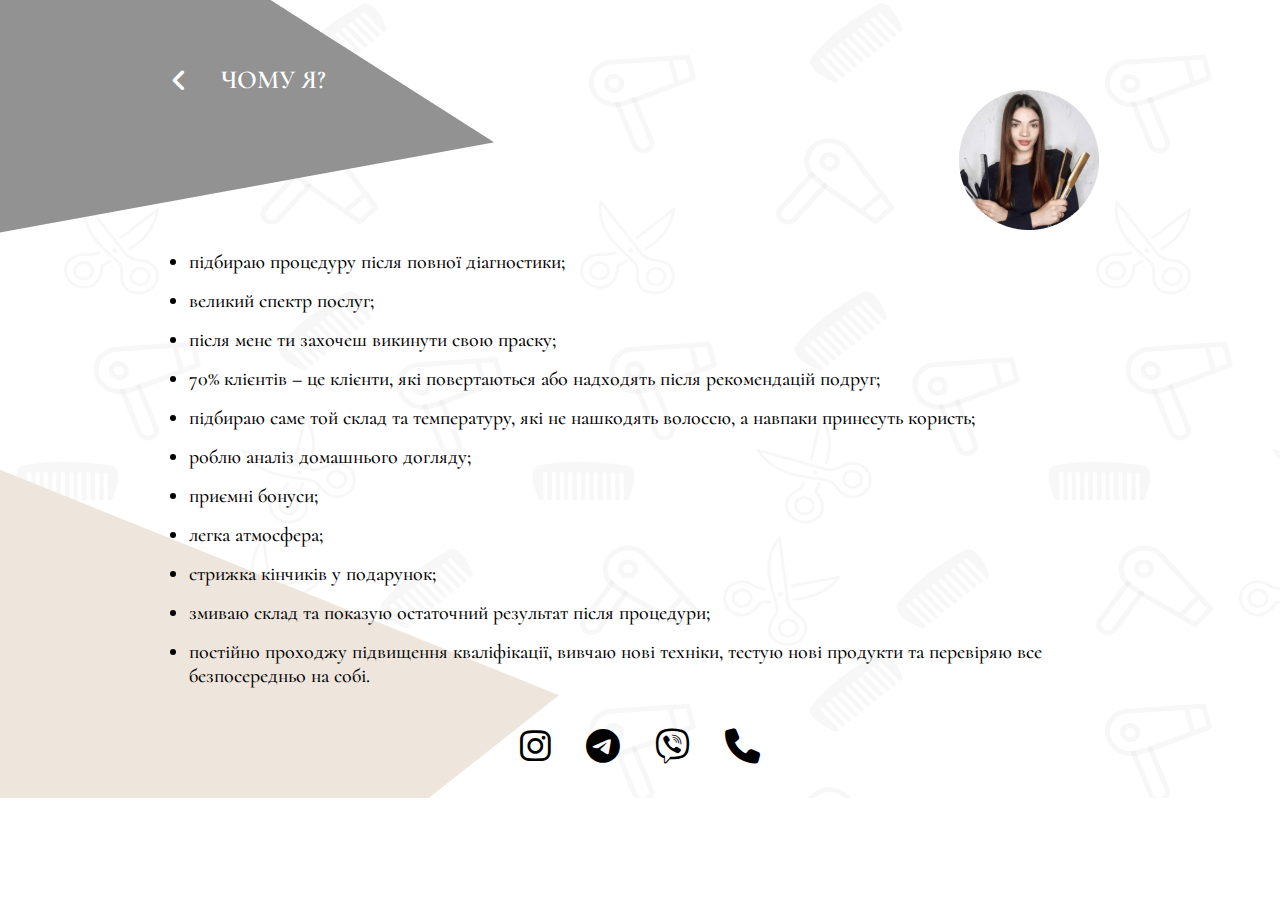
==== about.html @ e5f0e9c6 "Add files via upload" ====
<!DOCTYPE html>
<html lang="ru">
<head>
    <meta charset="UTF-8">
    <meta name="viewport" content="width=device-width, initial-scale=1.0">
    <meta name="description" content="Здраствуйте! Это сайт визитка мастера реконструкции волос Екатерины Ильченко. На нём вы можете найти описание цен на предоставляемых мною услуг и фото выполненных работ">
    <link rel="icon" href="icon.ico">  
    <link rel="stylesheet" href="css/brands.css">
    <link rel="stylesheet" href="css/all.css">
    <link rel="preconnect" href="https://fonts.googleapis.com">
    <link rel="preconnect" href="https://fonts.gstatic.com" crossorigin>
    <link href="https://fonts.googleapis.com/css2?family=Caveat&family=Cormorant:wght@500&display=swap" rel="stylesheet">

    <link rel="stylesheet" href="css/style.css">
    <title>Екатерина Ильченко - Мастер реконструкции волос</title>
</head>
<body >
    <div class="aboutPage">
         <div class='container aboutPageContainer'>
                <div class="about_titleCont" >
                    <a href="index.html" class="title about_title"><span ><i class="fa-solid fa-angle-left "></i></span><span>Чому Я?</span></a>            
                </div>

                <figure>
                    <img src="img/about/aboutLogo.png" alt="Фотография Екатерины Ильченко" class="aboutLogoImg">
                    <figcaption>
                        <ul class="aboutCont">
                            <li class="aboutList">Підбираю процедуру після повної діагностики;</li>
                            <li class="aboutList">Великий спектр послуг;</li>
                            <li class="aboutList">після мене ти захочеш викинути свою праску;</li>
                            <li class="aboutList">70% клієнтів – це клієнти, які повертаються або надходять після рекомендацій подруг;</li>
                            <li class="aboutList">підбираю саме той склад та температуру, які не нашкодять волоссю, а навпаки принесуть користь;</li>
                            <li class="aboutList">Роблю аналіз домашнього догляду;</li>
                            <li class="aboutList">приємні бонуси;</li>
                            <li class="aboutList">Легка атмосфера;</li>
                            <li class="aboutList">стрижка кінчиків у подарунок;</li>
                            <li class="aboutList">змиваю склад та показую остаточний результат після процедури;</li>
                            <li class="aboutList">постійно проходжу підвищення кваліфікації, вивчаю нові техніки, тестую нові продукти та перевіряю все безпосередньо на собі.</li>
                        </ul>
                    </figcaption>
                </figure>

                <footer class="footer">
                    <ul class="contact">
                      <li><a href="https://www.instagram.com/ideal.hair_/"><i class="fa-brands fa-instagram instagram"></i></a></li>
                      <li><a href="https://t.me/idealhaair"><i class="fa-brands fa-telegram telegram"></i></a></li>
                      <li><a href="viber://chat?number=%2B380665272340"><i class="fa-brands fa-viber viber"></i></a></li>
                      <li><a href="tel:+380665272340"><i class="fa-solid fa-phone phone"></i></a></li>
                    </ul>
                </footer>
            </div>
        

    </div>


    <script src="js/script.js"></script>
</body>
</html>
---- css/brands.css ----
/*!
 * Font Awesome Free 6.2.1 by @fontawesome - https://fontawesome.com
 * License - https://fontawesome.com/license/free (Icons: CC BY 4.0, Fonts: SIL OFL 1.1, Code: MIT License)
 * Copyright 2022 Fonticons, Inc.
 */
:root, :host {
  --fa-style-family-brands: 'Font Awesome 6 Brands';
  --fa-font-brands: normal 400 1em/1 'Font Awesome 6 Brands'; }

@font-face {
  font-family: 'Font Awesome 6 Brands';
  font-style: normal;
  font-weight: 400;
  font-display: block;
  src: url("../webfonts/fa-brands-400.woff2") format("woff2"), url("../webfonts/fa-brands-400.ttf") format("truetype"); }

.fab,
.fa-brands {
  font-weight: 400; }

.fa-monero:before {
  content: "\f3d0"; }

.fa-hooli:before {
  content: "\f427"; }

.fa-yelp:before {
  content: "\f1e9"; }

.fa-cc-visa:before {
  content: "\f1f0"; }

.fa-lastfm:before {
  content: "\f202"; }

.fa-shopware:before {
  content: "\f5b5"; }

.fa-creative-commons-nc:before {
  content: "\f4e8"; }

.fa-aws:before {
  content: "\f375"; }

.fa-redhat:before {
  content: "\f7bc"; }

.fa-yoast:before {
  content: "\f2b1"; }

.fa-cloudflare:before {
  content: "\e07d"; }

.fa-ups:before {
  content: "\f7e0"; }

.fa-wpexplorer:before {
  content: "\f2de"; }

.fa-dyalog:before {
  content: "\f399"; }

.fa-bity:before {
  content: "\f37a"; }

.fa-stackpath:before {
  content: "\f842"; }

.fa-buysellads:before {
  content: "\f20d"; }

.fa-first-order:before {
  content: "\f2b0"; }

.fa-modx:before {
  content: "\f285"; }

.fa-guilded:before {
  content: "\e07e"; }

.fa-vnv:before {
  content: "\f40b"; }

.fa-square-js:before {
  content: "\f3b9"; }

.fa-js-square:before {
  content: "\f3b9"; }

.fa-microsoft:before {
  content: "\f3ca"; }

.fa-qq:before {
  content: "\f1d6"; }

.fa-orcid:before {
  content: "\f8d2"; }

.fa-java:before {
  content: "\f4e4"; }

.fa-invision:before {
  content: "\f7b0"; }

.fa-creative-commons-pd-alt:before {
  content: "\f4ed"; }

.fa-centercode:before {
  content: "\f380"; }

.fa-glide-g:before {
  content: "\f2a6"; }

.fa-drupal:before {
  content: "\f1a9"; }

.fa-hire-a-helper:before {
  content: "\f3b0"; }

.fa-creative-commons-by:before {
  content: "\f4e7"; }

.fa-unity:before {
  content: "\e049"; }

.fa-whmcs:before {
  content: "\f40d"; }

.fa-rocketchat:before {
  content: "\f3e8"; }

.fa-vk:before {
  content: "\f189"; }

.fa-untappd:before {
  content: "\f405"; }

.fa-mailchimp:before {
  content: "\f59e"; }

.fa-css3-alt:before {
  content: "\f38b"; }

.fa-square-reddit:before {
  content: "\f1a2"; }

.fa-reddit-square:before {
  content: "\f1a2"; }

.fa-vimeo-v:before {
  content: "\f27d"; }

.fa-contao:before {
  content: "\f26d"; }

.fa-square-font-awesome:before {
  content: "\e5ad"; }

.fa-deskpro:before {
  content: "\f38f"; }

.fa-sistrix:before {
  content: "\f3ee"; }

.fa-square-instagram:before {
  content: "\e055"; }

.fa-instagram-square:before {
  content: "\e055"; }

.fa-battle-net:before {
  content: "\f835"; }

.fa-the-red-yeti:before {
  content: "\f69d"; }

.fa-square-hacker-news:before {
  content: "\f3af"; }

.fa-hacker-news-square:before {
  content: "\f3af"; }

.fa-edge:before {
  content: "\f282"; }

.fa-napster:before {
  content: "\f3d2"; }

.fa-square-snapchat:before {
  content: "\f2ad"; }

.fa-snapchat-square:before {
  content: "\f2ad"; }

.fa-google-plus-g:before {
  content: "\f0d5"; }

.fa-artstation:before {
  content: "\f77a"; }

.fa-markdown:before {
  content: "\f60f"; }

.fa-sourcetree:before {
  content: "\f7d3"; }

.fa-google-plus:before {
  content: "\f2b3"; }

.fa-diaspora:before {
  content: "\f791"; }

.fa-foursquare:before {
  content: "\f180"; }

.fa-stack-overflow:before {
  content: "\f16c"; }

.fa-github-alt:before {
  content: "\f113"; }

.fa-phoenix-squadron:before {
  content: "\f511"; }

.fa-pagelines:before {
  content: "\f18c"; }

.fa-algolia:before {
  content: "\f36c"; }

.fa-red-river:before {
  content: "\f3e3"; }

.fa-creative-commons-sa:before {
  content: "\f4ef"; }

.fa-safari:before {
  content: "\f267"; }

.fa-google:before {
  content: "\f1a0"; }

.fa-square-font-awesome-stroke:before {
  content: "\f35c"; }

.fa-font-awesome-alt:before {
  content: "\f35c"; }

.fa-atlassian:before {
  content: "\f77b"; }

.fa-linkedin-in:before {
  content: "\f0e1"; }

.fa-digital-ocean:before {
  content: "\f391"; }

.fa-nimblr:before {
  content: "\f5a8"; }

.fa-chromecast:before {
  content: "\f838"; }

.fa-evernote:before {
  content: "\f839"; }

.fa-hacker-news:before {
  content: "\f1d4"; }

.fa-creative-commons-sampling:before {
  content: "\f4f0"; }

.fa-adversal:before {
  content: "\f36a"; }

.fa-creative-commons:before {
  content: "\f25e"; }

.fa-watchman-monitoring:before {
  content: "\e087"; }

.fa-fonticons:before {
  content: "\f280"; }

.fa-weixin:before {
  content: "\f1d7"; }

.fa-shirtsinbulk:before {
  content: "\f214"; }

.fa-codepen:before {
  content: "\f1cb"; }

.fa-git-alt:before {
  content: "\f841"; }

.fa-lyft:before {
  content: "\f3c3"; }

.fa-rev:before {
  content: "\f5b2"; }

.fa-windows:before {
  content: "\f17a"; }

.fa-wizards-of-the-coast:before {
  content: "\f730"; }

.fa-square-viadeo:before {
  content: "\f2aa"; }

.fa-viadeo-square:before {
  content: "\f2aa"; }

.fa-meetup:before {
  content: "\f2e0"; }

.fa-centos:before {
  content: "\f789"; }

.fa-adn:before {
  content: "\f170"; }

.fa-cloudsmith:before {
  content: "\f384"; }

.fa-pied-piper-alt:before {
  content: "\f1a8"; }

.fa-square-dribbble:before {
  content: "\f397"; }

.fa-dribbble-square:before {
  content: "\f397"; }

.fa-codiepie:before {
  content: "\f284"; }

.fa-node:before {
  content: "\f419"; }

.fa-mix:before {
  content: "\f3cb"; }

.fa-steam:before {
  content: "\f1b6"; }

.fa-cc-apple-pay:before {
  content: "\f416"; }

.fa-scribd:before {
  content: "\f28a"; }

.fa-openid:before {
  content: "\f19b"; }

.fa-instalod:before {
  content: "\e081"; }

.fa-expeditedssl:before {
  content: "\f23e"; }

.fa-sellcast:before {
  content: "\f2da"; }

.fa-square-twitter:before {
  content: "\f081"; }

.fa-twitter-square:before {
  content: "\f081"; }

.fa-r-project:before {
  content: "\f4f7"; }

.fa-delicious:before {
  content: "\f1a5"; }

.fa-freebsd:before {
  content: "\f3a4"; }

.fa-vuejs:before {
  content: "\f41f"; }

.fa-accusoft:before {
  content: "\f369"; }

.fa-ioxhost:before {
  content: "\f208"; }

.fa-fonticons-fi:before {
  content: "\f3a2"; }

.fa-app-store:before {
  content: "\f36f"; }

.fa-cc-mastercard:before {
  content: "\f1f1"; }

.fa-itunes-note:before {
  content: "\f3b5"; }

.fa-golang:before {
  content: "\e40f"; }

.fa-kickstarter:before {
  content: "\f3bb"; }

.fa-grav:before {
  content: "\f2d6"; }

.fa-weibo:before {
  content: "\f18a"; }

.fa-uncharted:before {
  content: "\e084"; }

.fa-firstdraft:before {
  content: "\f3a1"; }

.fa-square-youtube:before {
  content: "\f431"; }

.fa-youtube-square:before {
  content: "\f431"; }

.fa-wikipedia-w:before {
  content: "\f266"; }

.fa-wpressr:before {
  content: "\f3e4"; }

.fa-rendact:before {
  content: "\f3e4"; }

.fa-angellist:before {
  content: "\f209"; }

.fa-galactic-republic:before {
  content: "\f50c"; }

.fa-nfc-directional:before {
  content: "\e530"; }

.fa-skype:before {
  content: "\f17e"; }

.fa-joget:before {
  content: "\f3b7"; }

.fa-fedora:before {
  content: "\f798"; }

.fa-stripe-s:before {
  content: "\f42a"; }

.fa-meta:before {
  content: "\e49b"; }

.fa-laravel:before {
  content: "\f3bd"; }

.fa-hotjar:before {
  content: "\f3b1"; }

.fa-bluetooth-b:before {
  content: "\f294"; }

.fa-sticker-mule:before {
  content: "\f3f7"; }

.fa-creative-commons-zero:before {
  content: "\f4f3"; }

.fa-hips:before {
  content: "\f452"; }

.fa-behance:before {
  content: "\f1b4"; }

.fa-reddit:before {
  content: "\f1a1"; }

.fa-discord:before {
  content: "\f392"; }

.fa-chrome:before {
  content: "\f268"; }

.fa-app-store-ios:before {
  content: "\f370"; }

.fa-cc-discover:before {
  content: "\f1f2"; }

.fa-wpbeginner:before {
  content: "\f297"; }

.fa-confluence:before {
  content: "\f78d"; }

.fa-mdb:before {
  content: "\f8ca"; }

.fa-dochub:before {
  content: "\f394"; }

.fa-accessible-icon:before {
  content: "\f368"; }

.fa-ebay:before {
  content: "\f4f4"; }

.fa-amazon:before {
  content: "\f270"; }

.fa-unsplash:before {
  content: "\e07c"; }

.fa-yarn:before {
  content: "\f7e3"; }

.fa-square-steam:before {
  content: "\f1b7"; }

.fa-steam-square:before {
  content: "\f1b7"; }

.fa-500px:before {
  content: "\f26e"; }

.fa-square-vimeo:before {
  content: "\f194"; }

.fa-vimeo-square:before {
  content: "\f194"; }

.fa-asymmetrik:before {
  content: "\f372"; }

.fa-font-awesome:before {
  content: "\f2b4"; }

.fa-font-awesome-flag:before {
  content: "\f2b4"; }

.fa-font-awesome-logo-full:before {
  content: "\f2b4"; }

.fa-gratipay:before {
  content: "\f184"; }

.fa-apple:before {
  content: "\f179"; }

.fa-hive:before {
  content: "\e07f"; }

.fa-gitkraken:before {
  content: "\f3a6"; }

.fa-keybase:before {
  content: "\f4f5"; }

.fa-apple-pay:before {
  content: "\f415"; }

.fa-padlet:before {
  content: "\e4a0"; }

.fa-amazon-pay:before {
  content: "\f42c"; }

.fa-square-github:before {
  content: "\f092"; }

.fa-github-square:before {
  content: "\f092"; }

.fa-stumbleupon:before {
  content: "\f1a4"; }

.fa-fedex:before {
  content: "\f797"; }

.fa-phoenix-framework:before {
  content: "\f3dc"; }

.fa-shopify:before {
  content: "\e057"; }

.fa-neos:before {
  content: "\f612"; }

.fa-hackerrank:before {
  content: "\f5f7"; }

.fa-researchgate:before {
  content: "\f4f8"; }

.fa-swift:before {
  content: "\f8e1"; }

.fa-angular:before {
  content: "\f420"; }

.fa-speakap:before {
  content: "\f3f3"; }

.fa-angrycreative:before {
  content: "\f36e"; }

.fa-y-combinator:before {
  content: "\f23b"; }

.fa-empire:before {
  content: "\f1d1"; }

.fa-envira:before {
  content: "\f299"; }

.fa-square-gitlab:before {
  content: "\e5ae"; }

.fa-gitlab-square:before {
  content: "\e5ae"; }

.fa-studiovinari:before {
  content: "\f3f8"; }

.fa-pied-piper:before {
  content: "\f2ae"; }

.fa-wordpress:before {
  content: "\f19a"; }

.fa-product-hunt:before {
  content: "\f288"; }

.fa-firefox:before {
  content: "\f269"; }

.fa-linode:before {
  content: "\f2b8"; }

.fa-goodreads:before {
  content: "\f3a8"; }

.fa-square-odnoklassniki:before {
  content: "\f264"; }

.fa-odnoklassniki-square:before {
  content: "\f264"; }

.fa-jsfiddle:before {
  content: "\f1cc"; }

.fa-sith:before {
  content: "\f512"; }

.fa-themeisle:before {
  content: "\f2b2"; }

.fa-page4:before {
  content: "\f3d7"; }

.fa-hashnode:before {
  content: "\e499"; }

.fa-react:before {
  content: "\f41b"; }

.fa-cc-paypal:before {
  content: "\f1f4"; }

.fa-squarespace:before {
  content: "\f5be"; }

.fa-cc-stripe:before {
  content: "\f1f5"; }

.fa-creative-commons-share:before {
  content: "\f4f2"; }

.fa-bitcoin:before {
  content: "\f379"; }

.fa-keycdn:before {
  content: "\f3ba"; }

.fa-opera:before {
  content: "\f26a"; }

.fa-itch-io:before {
  content: "\f83a"; }

.fa-umbraco:before {
  content: "\f8e8"; }

.fa-galactic-senate:before {
  content: "\f50d"; }

.fa-ubuntu:before {
  content: "\f7df"; }

.fa-draft2digital:before {
  content: "\f396"; }

.fa-stripe:before {
  content: "\f429"; }

.fa-houzz:before {
  content: "\f27c"; }

.fa-gg:before {
  content: "\f260"; }

.fa-dhl:before {
  content: "\f790"; }

.fa-square-pinterest:before {
  content: "\f0d3"; }

.fa-pinterest-square:before {
  content: "\f0d3"; }

.fa-xing:before {
  content: "\f168"; }

.fa-blackberry:before {
  content: "\f37b"; }

.fa-creative-commons-pd:before {
  content: "\f4ec"; }

.fa-playstation:before {
  content: "\f3df"; }

.fa-quinscape:before {
  content: "\f459"; }

.fa-less:before {
  content: "\f41d"; }

.fa-blogger-b:before {
  content: "\f37d"; }

.fa-opencart:before {
  content: "\f23d"; }

.fa-vine:before {
  content: "\f1ca"; }

.fa-paypal:before {
  content: "\f1ed"; }

.fa-gitlab:before {
  content: "\f296"; }

.fa-typo3:before {
  content: "\f42b"; }

.fa-reddit-alien:before {
  content: "\f281"; }

.fa-yahoo:before {
  content: "\f19e"; }

.fa-dailymotion:before {
  content: "\e052"; }

.fa-affiliatetheme:before {
  content: "\f36b"; }

.fa-pied-piper-pp:before {
  content: "\f1a7"; }

.fa-bootstrap:before {
  content: "\f836"; }

.fa-odnoklassniki:before {
  content: "\f263"; }

.fa-nfc-symbol:before {
  content: "\e531"; }

.fa-ethereum:before {
  content: "\f42e"; }

.fa-speaker-deck:before {
  content: "\f83c"; }

.fa-creative-commons-nc-eu:before {
  content: "\f4e9"; }

.fa-patreon:before {
  content: "\f3d9"; }

.fa-avianex:before {
  content: "\f374"; }

.fa-ello:before {
  content: "\f5f1"; }

.fa-gofore:before {
  content: "\f3a7"; }

.fa-bimobject:before {
  content: "\f378"; }

.fa-facebook-f:before {
  content: "\f39e"; }

.fa-square-google-plus:before {
  content: "\f0d4"; }

.fa-google-plus-square:before {
  content: "\f0d4"; }

.fa-mandalorian:before {
  content: "\f50f"; }

.fa-first-order-alt:before {
  content: "\f50a"; }

.fa-osi:before {
  content: "\f41a"; }

.fa-google-wallet:before {
  content: "\f1ee"; }

.fa-d-and-d-beyond:before {
  content: "\f6ca"; }

.fa-periscope:before {
  content: "\f3da"; }

.fa-fulcrum:before {
  content: "\f50b"; }

.fa-cloudscale:before {
  content: "\f383"; }

.fa-forumbee:before {
  content: "\f211"; }

.fa-mizuni:before {
  content: "\f3cc"; }

.fa-schlix:before {
  content: "\f3ea"; }

.fa-square-xing:before {
  content: "\f169"; }

.fa-xing-square:before {
  content: "\f169"; }

.fa-bandcamp:before {
  content: "\f2d5"; }

.fa-wpforms:before {
  content: "\f298"; }

.fa-cloudversify:before {
  content: "\f385"; }

.fa-usps:before {
  content: "\f7e1"; }

.fa-megaport:before {
  content: "\f5a3"; }

.fa-magento:before {
  content: "\f3c4"; }

.fa-spotify:before {
  content: "\f1bc"; }

.fa-optin-monster:before {
  content: "\f23c"; }

.fa-fly:before {
  content: "\f417"; }

.fa-aviato:before {
  content: "\f421"; }

.fa-itunes:before {
  content: "\f3b4"; }

.fa-cuttlefish:before {
  content: "\f38c"; }

.fa-blogger:before {
  content: "\f37c"; }

.fa-flickr:before {
  content: "\f16e"; }

.fa-viber:before {
  content: "\f409"; }

.fa-soundcloud:before {
  content: "\f1be"; }

.fa-digg:before {
  content: "\f1a6"; }

.fa-tencent-weibo:before {
  content: "\f1d5"; }

.fa-symfony:before {
  content: "\f83d"; }

.fa-maxcdn:before {
  content: "\f136"; }

.fa-etsy:before {
  content: "\f2d7"; }

.fa-facebook-messenger:before {
  content: "\f39f"; }

.fa-audible:before {
  content: "\f373"; }

.fa-think-peaks:before {
  content: "\f731"; }

.fa-bilibili:before {
  content: "\e3d9"; }

.fa-erlang:before {
  content: "\f39d"; }

.fa-cotton-bureau:before {
  content: "\f89e"; }

.fa-dashcube:before {
  content: "\f210"; }

.fa-42-group:before {
  content: "\e080"; }

.fa-innosoft:before {
  content: "\e080"; }

.fa-stack-exchange:before {
  content: "\f18d"; }

.fa-elementor:before {
  content: "\f430"; }

.fa-square-pied-piper:before {
  content: "\e01e"; }

.fa-pied-piper-square:before {
  content: "\e01e"; }

.fa-creative-commons-nd:before {
  content: "\f4eb"; }

.fa-palfed:before {
  content: "\f3d8"; }

.fa-superpowers:before {
  content: "\f2dd"; }

.fa-resolving:before {
  content: "\f3e7"; }

.fa-xbox:before {
  content: "\f412"; }

.fa-searchengin:before {
  content: "\f3eb"; }

.fa-tiktok:before {
  content: "\e07b"; }

.fa-square-facebook:before {
  content: "\f082"; }

.fa-facebook-square:before {
  content: "\f082"; }

.fa-renren:before {
  content: "\f18b"; }

.fa-linux:before {
  content: "\f17c"; }

.fa-glide:before {
  content: "\f2a5"; }

.fa-linkedin:before {
  content: "\f08c"; }

.fa-hubspot:before {
  content: "\f3b2"; }

.fa-deploydog:before {
  content: "\f38e"; }

.fa-twitch:before {
  content: "\f1e8"; }

.fa-ravelry:before {
  content: "\f2d9"; }

.fa-mixer:before {
  content: "\e056"; }

.fa-square-lastfm:before {
  content: "\f203"; }

.fa-lastfm-square:before {
  content: "\f203"; }

.fa-vimeo:before {
  content: "\f40a"; }

.fa-mendeley:before {
  content: "\f7b3"; }

.fa-uniregistry:before {
  content: "\f404"; }

.fa-figma:before {
  content: "\f799"; }

.fa-creative-commons-remix:before {
  content: "\f4ee"; }

.fa-cc-amazon-pay:before {
  content: "\f42d"; }

.fa-dropbox:before {
  content: "\f16b"; }

.fa-instagram:before {
  content: "\f16d"; }

.fa-cmplid:before {
  content: "\e360"; }

.fa-facebook:before {
  content: "\f09a"; }

.fa-gripfire:before {
  content: "\f3ac"; }

.fa-jedi-order:before {
  content: "\f50e"; }

.fa-uikit:before {
  content: "\f403"; }

.fa-fort-awesome-alt:before {
  content: "\f3a3"; }

.fa-phabricator:before {
  content: "\f3db"; }

.fa-ussunnah:before {
  content: "\f407"; }

.fa-earlybirds:before {
  content: "\f39a"; }

.fa-trade-federation:before {
  content: "\f513"; }

.fa-autoprefixer:before {
  content: "\f41c"; }

.fa-whatsapp:before {
  content: "\f232"; }

.fa-slideshare:before {
  content: "\f1e7"; }

.fa-google-play:before {
  content: "\f3ab"; }

.fa-viadeo:before {
  content: "\f2a9"; }

.fa-line:before {
  content: "\f3c0"; }

.fa-google-drive:before {
  content: "\f3aa"; }

.fa-servicestack:before {
  content: "\f3ec"; }

.fa-simplybuilt:before {
  content: "\f215"; }

.fa-bitbucket:before {
  content: "\f171"; }

.fa-imdb:before {
  content: "\f2d8"; }

.fa-deezer:before {
  content: "\e077"; }

.fa-raspberry-pi:before {
  content: "\f7bb"; }

.fa-jira:before {
  content: "\f7b1"; }

.fa-docker:before {
  content: "\f395"; }

.fa-screenpal:before {
  content: "\e570"; }

.fa-bluetooth:before {
  content: "\f293"; }

.fa-gitter:before {
  content: "\f426"; }

.fa-d-and-d:before {
  content: "\f38d"; }

.fa-microblog:before {
  content: "\e01a"; }

.fa-cc-diners-club:before {
  content: "\f24c"; }

.fa-gg-circle:before {
  content: "\f261"; }

.fa-pied-piper-hat:before {
  content: "\f4e5"; }

.fa-kickstarter-k:before {
  content: "\f3bc"; }

.fa-yandex:before {
  content: "\f413"; }

.fa-readme:before {
  content: "\f4d5"; }

.fa-html5:before {
  content: "\f13b"; }

.fa-sellsy:before {
  content: "\f213"; }

.fa-sass:before {
  content: "\f41e"; }

.fa-wirsindhandwerk:before {
  content: "\e2d0"; }

.fa-wsh:before {
  content: "\e2d0"; }

.fa-buromobelexperte:before {
  content: "\f37f"; }

.fa-salesforce:before {
  content: "\f83b"; }

.fa-octopus-deploy:before {
  content: "\e082"; }

.fa-medapps:before {
  content: "\f3c6"; }

.fa-ns8:before {
  content: "\f3d5"; }

.fa-pinterest-p:before {
  content: "\f231"; }

.fa-apper:before {
  content: "\f371"; }

.fa-fort-awesome:before {
  content: "\f286"; }

.fa-waze:before {
  content: "\f83f"; }

.fa-cc-jcb:before {
  content: "\f24b"; }

.fa-snapchat:before {
  content: "\f2ab"; }

.fa-snapchat-ghost:before {
  content: "\f2ab"; }

.fa-fantasy-flight-games:before {
  content: "\f6dc"; }

.fa-rust:before {
  content: "\e07a"; }

.fa-wix:before {
  content: "\f5cf"; }

.fa-square-behance:before {
  content: "\f1b5"; }

.fa-behance-square:before {
  content: "\f1b5"; }

.fa-supple:before {
  content: "\f3f9"; }

.fa-rebel:before {
  content: "\f1d0"; }

.fa-css3:before {
  content: "\f13c"; }

.fa-staylinked:before {
  content: "\f3f5"; }

.fa-kaggle:before {
  content: "\f5fa"; }

.fa-space-awesome:before {
  content: "\e5ac"; }

.fa-deviantart:before {
  content: "\f1bd"; }

.fa-cpanel:before {
  content: "\f388"; }

.fa-goodreads-g:before {
  content: "\f3a9"; }

.fa-square-git:before {
  content: "\f1d2"; }

.fa-git-square:before {
  content: "\f1d2"; }

.fa-square-tumblr:before {
  content: "\f174"; }

.fa-tumblr-square:before {
  content: "\f174"; }

.fa-trello:before {
  content: "\f181"; }

.fa-creative-commons-nc-jp:before {
  content: "\f4ea"; }

.fa-get-pocket:before {
  content: "\f265"; }

.fa-perbyte:before {
  content: "\e083"; }

.fa-grunt:before {
  content: "\f3ad"; }

.fa-weebly:before {
  content: "\f5cc"; }

.fa-connectdevelop:before {
  content: "\f20e"; }

.fa-leanpub:before {
  content: "\f212"; }

.fa-black-tie:before {
  content: "\f27e"; }

.fa-themeco:before {
  content: "\f5c6"; }

.fa-python:before {
  content: "\f3e2"; }

.fa-android:before {
  content: "\f17b"; }

.fa-bots:before {
  content: "\e340"; }

.fa-free-code-camp:before {
  content: "\f2c5"; }

.fa-hornbill:before {
  content: "\f592"; }

.fa-js:before {
  content: "\f3b8"; }

.fa-ideal:before {
  content: "\e013"; }

.fa-git:before {
  content: "\f1d3"; }

.fa-dev:before {
  content: "\f6cc"; }

.fa-sketch:before {
  content: "\f7c6"; }

.fa-yandex-international:before {
  content: "\f414"; }

.fa-cc-amex:before {
  content: "\f1f3"; }

.fa-uber:before {
  content: "\f402"; }

.fa-github:before {
  content: "\f09b"; }

.fa-php:before {
  content: "\f457"; }

.fa-alipay:before {
  content: "\f642"; }

.fa-youtube:before {
  content: "\f167"; }

.fa-skyatlas:before {
  content: "\f216"; }

.fa-firefox-browser:before {
  content: "\e007"; }

.fa-replyd:before {
  content: "\f3e6"; }

.fa-suse:before {
  content: "\f7d6"; }

.fa-jenkins:before {
  content: "\f3b6"; }

.fa-twitter:before {
  content: "\f099"; }

.fa-rockrms:before {
  content: "\f3e9"; }

.fa-pinterest:before {
  content: "\f0d2"; }

.fa-buffer:before {
  content: "\f837"; }

.fa-npm:before {
  content: "\f3d4"; }

.fa-yammer:before {
  content: "\f840"; }

.fa-btc:before {
  content: "\f15a"; }

.fa-dribbble:before {
  content: "\f17d"; }

.fa-stumbleupon-circle:before {
  content: "\f1a3"; }

.fa-internet-explorer:before {
  content: "\f26b"; }

.fa-telegram:before {
  content: "\f2c6"; }

.fa-telegram-plane:before {
  content: "\f2c6"; }

.fa-old-republic:before {
  content: "\f510"; }

.fa-square-whatsapp:before {
  content: "\f40c"; }

.fa-whatsapp-square:before {
  content: "\f40c"; }

.fa-node-js:before {
  content: "\f3d3"; }

.fa-edge-legacy:before {
  content: "\e078"; }

.fa-slack:before {
  content: "\f198"; }

.fa-slack-hash:before {
  content: "\f198"; }

.fa-medrt:before {
  content: "\f3c8"; }

.fa-usb:before {
  content: "\f287"; }

.fa-tumblr:before {
  content: "\f173"; }

.fa-vaadin:before {
  content: "\f408"; }

.fa-quora:before {
  content: "\f2c4"; }

.fa-reacteurope:before {
  content: "\f75d"; }

.fa-medium:before {
  content: "\f23a"; }

.fa-medium-m:before {
  content: "\f23a"; }

.fa-amilia:before {
  content: "\f36d"; }

.fa-mixcloud:before {
  content: "\f289"; }

.fa-flipboard:before {
  content: "\f44d"; }

.fa-viacoin:before {
  content: "\f237"; }

.fa-critical-role:before {
  content: "\f6c9"; }

.fa-sitrox:before {
  content: "\e44a"; }

.fa-discourse:before {
  content: "\f393"; }

.fa-joomla:before {
  content: "\f1aa"; }

.fa-mastodon:before {
  content: "\f4f6"; }

.fa-airbnb:before {
  content: "\f834"; }

.fa-wolf-pack-battalion:before {
  content: "\f514"; }

.fa-buy-n-large:before {
  content: "\f8a6"; }

.fa-gulp:before {
  content: "\f3ae"; }

.fa-creative-commons-sampling-plus:before {
  content: "\f4f1"; }

.fa-strava:before {
  content: "\f428"; }

.fa-ember:before {
  content: "\f423"; }

.fa-canadian-maple-leaf:before {
  content: "\f785"; }

.fa-teamspeak:before {
  content: "\f4f9"; }

.fa-pushed:before {
  content: "\f3e1"; }

.fa-wordpress-simple:before {
  content: "\f411"; }

.fa-nutritionix:before {
  content: "\f3d6"; }

.fa-wodu:before {
  content: "\e088"; }

.fa-google-pay:before {
  content: "\e079"; }

.fa-intercom:before {
  content: "\f7af"; }

.fa-zhihu:before {
  content: "\f63f"; }

.fa-korvue:before {
  content: "\f42f"; }

.fa-pix:before {
  content: "\e43a"; }

.fa-steam-symbol:before {
  content: "\f3f6"; }
---- css/style.css ----
*{
  box-sizing: border-box;
  margin: 0;
  padding: 0;
}
html,body {
  width: 100%;
  height: 100%;  
}
.container {
  max-width: 968px;
  margin: 0 auto;
  display: flex;
  flex-direction: column;
  min-height: 100%;
  padding-bottom: 10px;
}
header.header {
  background-repeat: no-repeat;
  background-position: -130px -40px;
  padding: 75px 25px 25px 25px;;
}

.homePage {
  background: url('../img/homePage/homeTrianglImg1.png')-85px -200px no-repeat,  url('../img/homePage/homeTrianglImg2.png')-133px 451px no-repeat, #EEE6DC;
  padding-bottom: 100px;
}
.homePage, .certificatePage, .aboutPage, .procedurePageContainer, .beforePage, .reviewsPage {
  position: relative;
}

.logo {
  width: 100%;
  height: 100%;
}
.logo2 {
  float: right;
  border: 2px solid black;
  border-radius: 50%;
}
.target, .description {
  font-family: 'Cormorant', serif;
  font-size: 18px;
}
figure.logo figcaption {
  padding-top: 40px;
}
figure.logo figcaption p:not(:last-child){
  margin-bottom: 20px;
}

.slogan {
  min-height: 34px;
  background-color: #929292;
  font-family: 'Caveat', cursive;
  line-height: 2;
  font-size: 26px;
  color: #fff;
  text-shadow: 1px 1px 1px #001;
  display: flex;
  justify-content: center;
  align-items: center;
}

nav {
  background-repeat: no-repeat;
  padding-top: 40px;

}
ul.menu {
  width: 100%;
  display: flex;
  flex-direction: column;
 
  list-style: none;
}
ul.menu li {
  padding-left: 30px;
  padding-right: 30px;
}
ul.menu li:not(:last-child){
  margin-bottom: 16px;
}
.menuLink {
  display: block;
  list-style: none;
  padding: 15px;
  text-align: center;
  text-decoration: none;
  color: #000;
  border:1px solid rgba(0,0,0,0.5);
  border-radius: 5px;
  font-family: 'Cormorant';
  font-size: 18px;
  font-weight: 600;
  transition: background 0.5s 0.5s;
}
.menuLink:hover {background:#e7b77b;}
ul.contact {
  display: flex;
  justify-content: center;
  list-style: none;
  padding-top: 30px;
  padding-bottom: 35px;
}
ul.contact a {
  display: inline-block;
  transition: transform  1s;
}
ul.contact a:hover {
  transform: scale(1.2);
}
ul.contact li:not(:last-child) {margin-right: 35px;}
.instagram, .telegram, .viber, .phone {
  font-size: 35px;
  color: #000;
}

/* certificatePage style start*/

.certificatePage {
    background: url(../img/certificates/sertifikatTriangl1.png) -115px -228px no-repeat, url(../img/certificates/sertifikatTriangl2.png) -64px 226px no-repeat #fff;
    padding:70px 0 100px;
}

a.title {

  display: block;
  text-align: center;
  min-height: 40px;
  font-family: 'Cormorant', serif;
  font-weight: 600;
  font-size: 26px;
  text-decoration: none;
  text-transform: uppercase;
  position: relative;

}
a.title span:nth-of-type(1) {
  width: 15px;
  position: absolute;
  left: 15px;
  top: 0;
  bottom: 0;
  display: flex;
  align-items: center;
}
a.title span:nth-of-type(2) {
  line-height: 40px;
}


.gallery {
  display: flex;
  flex-wrap: wrap;
  justify-content: space-between;
  padding-left: 25px;
  padding-right: 25px;
  padding-top: 40px;
}
.gallery figure {
  display: flex;
  border-radius:10px;
  overflow: hidden;
  box-shadow:3px 3px 4px rgba(0,0,0, 0.5);
}
.gallery  figure:not(:last-child){
  margin-bottom: 20px;
}
.gallery  figure a{
  line-height: 0;  
}
.gallery  figure:nth-of-type(1){
  width: calc(50% - 10px);
}
.gallery  figure:nth-of-type(2){
  width: calc(50% - 10px);
}

.gallery figure img {
  max-width: 100%;
  line-height: 0;
  height: auto;
  box-shadow: 5px 5px 5px rgba(0,0,0, 0.4);
}
.flex {
  width: 100%;
  display: flex;
  justify-content: center;
}
/*certificatePage style end*/
/*aboutPage start*/
.aboutPage {
  background: url('../img/about/aboutTrianglImg1.png') -141px -204px no-repeat, url('../img/about/aboutTrianglImg2.png') -110px 425px no-repeat, url('../img/about/aboutBG.png') #fff;
  padding-top: 60px;
  padding-bottom: 100px;
}
.aboutPage figure {
  position: relative;
}
img.aboutLogoImg {
  position: absolute;
  top: -10px;
  right: 25px;
}

ul.aboutCont {
  padding-left: 33px;
  padding-right: 19px;
  padding-top: 150px;
}

a.about_title {
  justify-content: flex-start;
  background-color: transparent;
  padding-left: 65px;
  color: #fff;
  text-align:left !important;
}

.aboutList {
  font-family: 'Cormorant';
  font-style: normal;
  font-weight: 500;
  font-size: 20px;
  line-height: 24px;
  text-transform: lowercase;
  color: #000000;
}
.aboutList:not(:last-child){
  margin-bottom: 15px;
}
/*procedure*/
.procedurePageContainer {
  padding-top: 60px;
  background: url('../img/procedure/procedureTrianglImg1.png') -146px -271px, url('../img/procedure/procedureTrianglImg2.png') -110px 425px;
  background-repeat: no-repeat;
  background-color: #B4BCCE;
  min-height: 100%;
  padding-bottom: 100px;
  position: relative;

}
.title {
  background-color: #929292;
  color: #fff;
}
.acordionContainer {
  display: flex;
  flex-direction: column;
  padding-left: 25px;
  padding-right: 25px;
  padding-top: 40px;
}
.acordionContainer button {
  padding-top: 15px;
  padding-bottom: 15px; 
}
.acordionContainer button:not(:last-child) {
  margin-bottom: 10px;
}
.accordion {
  font-family: 'Cormorant';
  font-style: normal;
  font-weight: 600;
  font-size: 18px;
  line-height: 20px;
  letter-spacing: 2px;
  text-transform: uppercase;
  border:1px solid black;
  border-radius: 5px;
  transition: background-color 1s 1s;
  cursor:pointer;
}
.accordion:hover {
  background-color: #EEE6DC;
}
.botoks, .bix, .keratin{
  border-radius: 10px;
  box-shadow: 2px 3px 4px rgb(0 0 0);
}
/*footer*/
.footer{
  position: absolute;
  bottom: 0;
  right: 0;
  left: 0;
}
/*footer*/


.panelList {
  padding: 10px 15px; 
  margin-bottom: 10px;
  background-color: rgba(255,255,255, 0.8);
  border-radius: 10px;
}
.panelList li {
  font-family: 'Cormorant';
  font-style: italic;
  font-weight: 500;
  font-size: 20px;
  line-height: 20px;
  color: #000000;
  list-style: none;
}
.panelList li:not(:last-of-type){
  margin-bottom: 10px;
}
/*beforePage*/
.beforePageContainer {
  padding-top: 60px;
  position: relative;
}
.beforePage {
    background:url(../img/beforeAfter/beforeAfterTrianglImg1.png)-97px -242px, url(../img/beforeAfter/beforeAfterTrianglImg2.png)-82px 414px; 
    background-repeat: no-repeat;
}
.beforePageContainer > section {
  display: flex;
  flex-direction: column;
  align-items: center;
  justify-content: center;
  padding-top: 35px;
  padding-bottom: 90px;
  padding-left: 15px;
  padding-right: 15px;
}
.beforePageContainer > section > figure {
  padding-bottom: 15px;
}
/*reviewsPage*/

.reviewsPage {
  padding-top: 60px;
  padding-bottom: 100px;
  background: url(../img/reviews/reviewsTriangl1.png)-104px -226px no-repeat, url(../img/reviews/reviewsTriangl2.png)-97px 402px no-repeat, url(../img/reviews/reviewsTriangl3.png) -70px 925px no-repeat;
  
}
.reviewsList {
  display: flex;
  flex-direction: column;
   align-items: flex-start; 
   padding: 20px 25px 0;
}

.reviewsList figure {
  display: inline-block;
  
}
.reviewsList figure  img {
  box-shadow:3px 3px 3px rgba(0,0,0, 0.5);
  border-radius: 13px;
}
.reviewsList figure:nth-of-type(even) {align-self: flex-end;}
.reviewsList figure:not(:last-child) {margin-bottom: 15px;}







@media screen and (max-width: 375px) {
    header.header {
      padding: 30px 15px 30px 15px;
    }
    .logo img:nth-of-type(1){width: 130px;}
    .logo img:nth-of-type(2){width: 125px;}

    .homePage {
        background: url(../img/homePage/homeTrianglImg1.png)-55px -290px no-repeat, url(../img/homePage/homeTrianglImg2.png)-151px 411px no-repeat, #EEE6DC;
    }
    .botoks, .bix, .keratin{
      object-fit: cover;
      width: 100%;
    }

}
@media screen and (min-width: 465px) {
    .homePage {
        background: url(../img/homePage/homeTrianglImg1.png)-85px -189px repeat-x, url(../img/homePage/homeTrianglImg2.png) center 502px no-repeat, #EEE6DC;
    }

    
}
@media screen and (min-width: 500px) {
  .reviewsList {
    align-items: center;
  }
  .reviewsList figure:nth-of-type(even) {
    align-self: center;
  }
}
@media screen and (max-width: 390px) {
  .gallery {
    padding-left: 15px;
    padding-right: 15px;
    padding-top: 15px;

  }
  .gallery figure:not(:last-child) {
    margin-bottom: 15px;
  }
}
@media screen and (min-width: 600px)  {
  .reviewsList {
    flex-wrap: wrap;
    flex-direction: row;
    justify-content: space-around;
  }
}
@media screen and (min-width: 698px) {
    .homePage {
        background:  url(../img/homePage/homeTrianglImg2.png) center 502px no-repeat, #EEE6DC;
    }
}
@media screen and (min-width: 860px) {
    .homePage {
        background:  url(../img/homePage/homeTrianglImg2.png) center 502px no-repeat, #EEE6DC;
    }
    .gallery {
      padding-left: 10px;
      padding-right: 10px;
    } 
}
@media screen and (min-width: 968px) {
    .gallery {
      padding-left: 0;
      padding-right: 0;
    } 
    .beforePage  {
      height: 100%;
    }
    .beforePageContainer > section {
      flex-direction: row;
      margin-right: -10px;
      margin-left: -10px;
    }
    .beforePageContainer > section > figure {
     
      margin-left: 10px;
      margin-right: 10px;

      width: calc(33.33% - 20px)
    }
    .beforePageContainer > section > figure > img {
      width: 100%;
      object-fit: cover;
    }

}
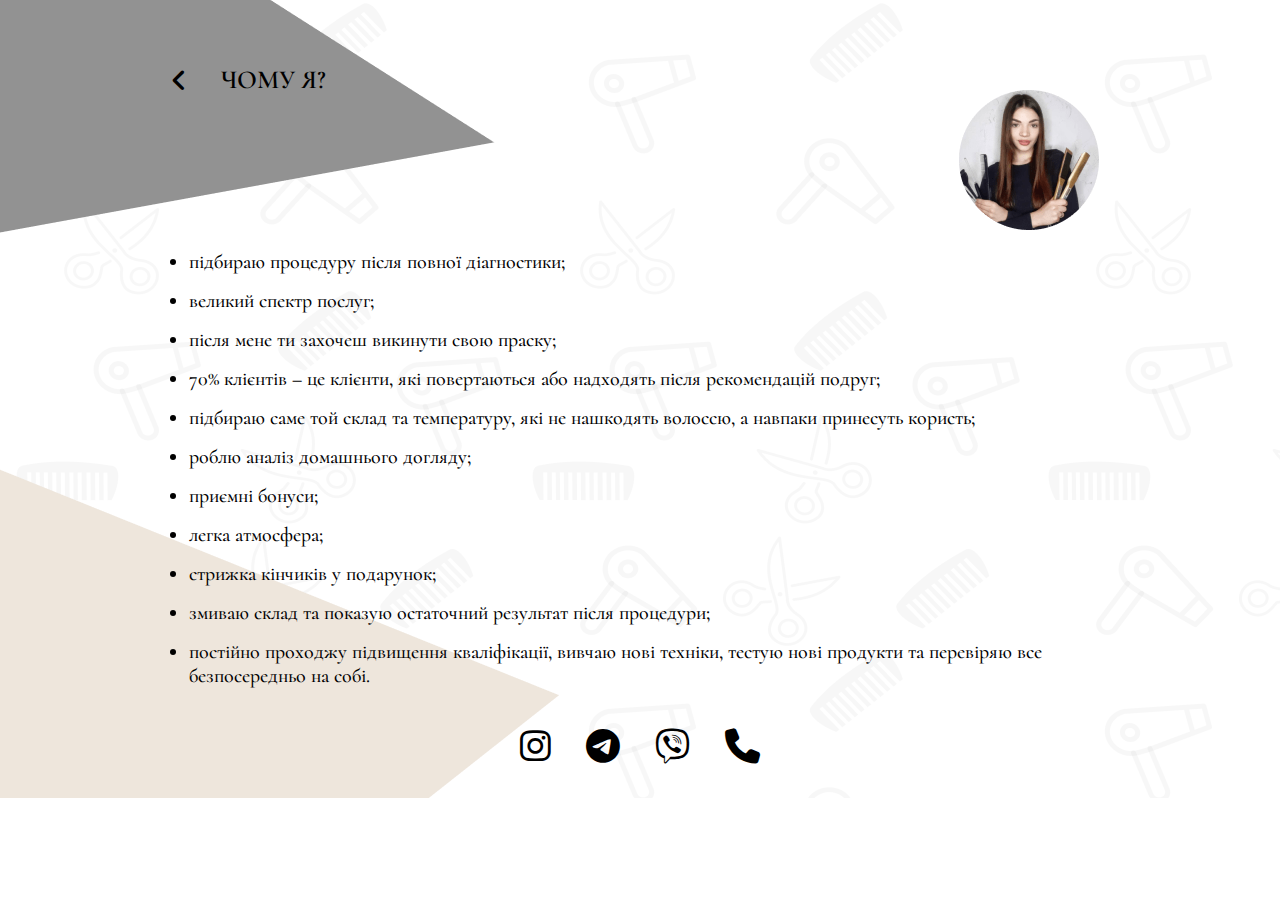
==== commit 94d50832: "Update about.html" ====
--- a/about.html
+++ b/about.html
@@ -3,7 +3,7 @@
 <head>
     <meta charset="UTF-8">
     <meta name="viewport" content="width=device-width, initial-scale=1.0">
-    <meta name="description" content="Здраствуйте! Это сайт визитка мастера реконструкции волос Екатерины Ильченко. На нём вы можете найти описание цен на предоставляемых мною услуг и фото выполненных работ">
+   
     <link rel="icon" href="icon.ico">  
     <link rel="stylesheet" href="css/brands.css">
     <link rel="stylesheet" href="css/all.css">
@@ -12,7 +12,7 @@
     <link href="https://fonts.googleapis.com/css2?family=Caveat&family=Cormorant:wght@500&display=swap" rel="stylesheet">
 
     <link rel="stylesheet" href="css/style.css">
-    <title>Екатерина Ильченко - Мастер реконструкции волос</title>
+    <title>Катерина Ільченко - Майстер реконструкції волосся</title>
 </head>
 <body >
     <div class="aboutPage">
@@ -56,4 +56,4 @@
 
     <script src="js/script.js"></script>
 </body>
-</html>+</html>
--- a/css/style.css
+++ b/css/style.css
@@ -25,6 +25,7 @@
 .homePage {
   background: url('../img/homePage/homeTrianglImg1.png')-85px -200px no-repeat,  url('../img/homePage/homeTrianglImg2.png')-133px 451px no-repeat, #EEE6DC;
   padding-bottom: 100px;
+
 }
 .homePage, .certificatePage, .aboutPage, .procedurePageContainer, .beforePage, .reviewsPage {
   position: relative;
@@ -215,10 +216,12 @@
   justify-content: flex-start;
   background-color: transparent;
   padding-left: 65px;
-  color: #fff;
+  color: #000;
   text-align:left !important;
 }
-
+.about_title span i {
+  color:#000;
+}
 .aboutList {
   font-family: 'Cormorant';
   font-style: normal;
@@ -450,4 +453,5 @@
       object-fit: cover;
     }
 
-}+}
+
